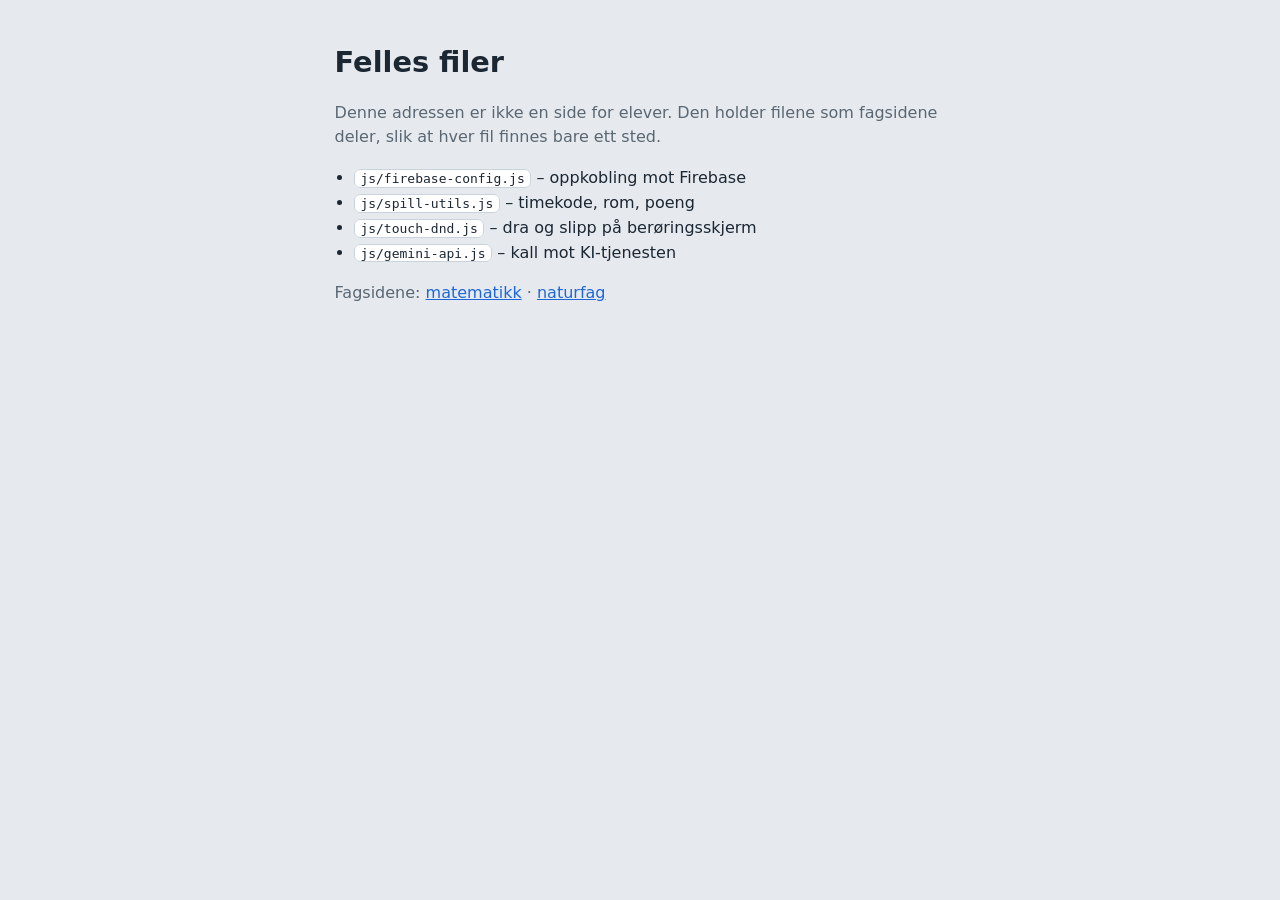
==== index.html @ cdf248bb "Add files via upload" ====
<!DOCTYPE html>
<html lang="nb">
<head>
<meta charset="utf-8">
<meta name="viewport" content="width=device-width, initial-scale=1">
<title>Felles filer</title>
<style>
  body { margin: 0; padding: 2.5rem 1.5rem; background: #e6eaee; color: #1b2733;
         font-family: "Segoe UI", system-ui, -apple-system, sans-serif; line-height: 1.55; }
  main { max-width: 60ch; margin-inline: auto; }
  h1 { margin: 0 0 .3rem; font-size: 1.8rem; }
  p { color: #5a6773; }
  ul { padding-left: 1.2rem; }
  code { background: #fff; border: 1px solid #cad3db; border-radius: 6px; padding: .05rem .35rem; }
  a { color: #1e66d8; }
  @media (prefers-color-scheme: dark) {
    body { background: #11181f; color: #e4eaf0; }
    p { color: #9aa7b3; }
    code { background: #1f2a35; border-color: #33414e; }
    a { color: #6ea4ff; }
  }
</style>
</head>
<body>
<main>
  <h1>Felles filer</h1>
  <p>Denne adressen er ikke en side for elever. Den holder filene som fagsidene deler, slik at hver fil finnes bare ett sted.</p>
  <ul>
    <li><code>js/firebase-config.js</code> – oppkobling mot Firebase</li>
    <li><code>js/spill-utils.js</code> – timekode, rom, poeng</li>
    <li><code>js/touch-dnd.js</code> – dra og slipp på berøringsskjerm</li>
    <li><code>js/gemini-api.js</code> – kall mot KI-tjenesten</li>
  </ul>
  <p>Fagsidene:
    <a href="https://likningsspill.netlify.app/">matematikk</a> ·
    <a href="https://naturfagting.netlify.app/">naturfag</a>
  </p>
</main>
</body>
</html>
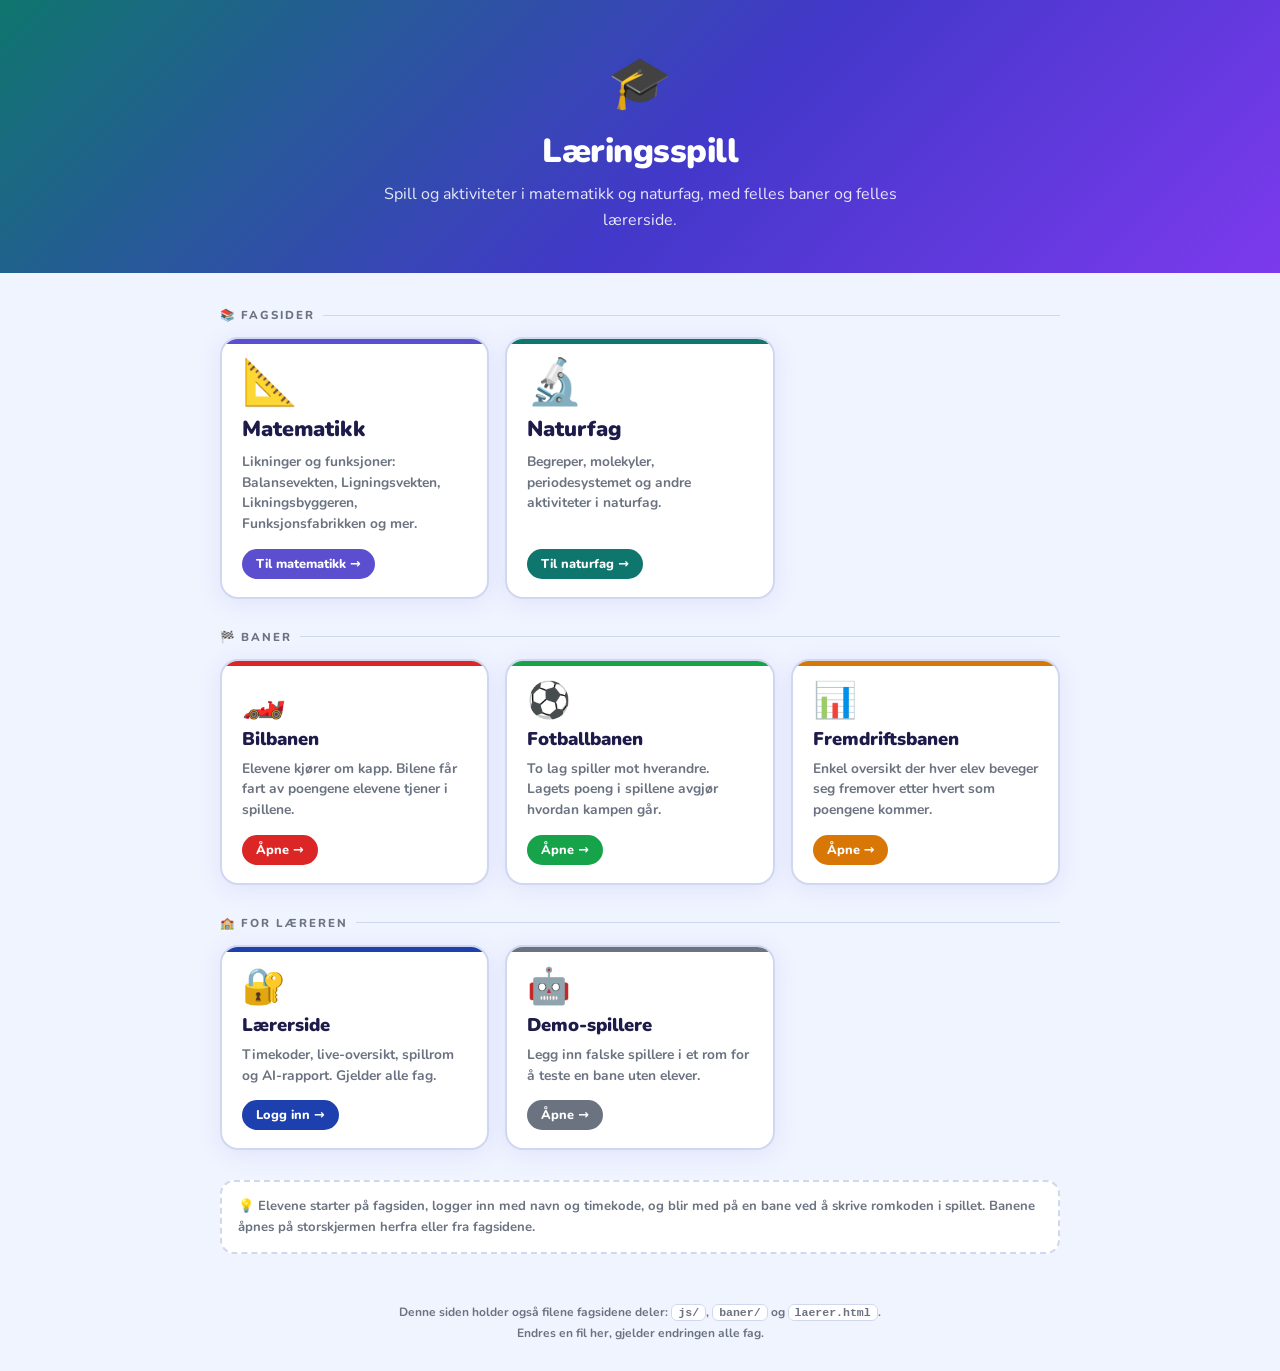
==== commit 1d02b2a0: "Add files via upload" ====
--- a/index.html
+++ b/index.html
@@ -1,40 +1,128 @@
 <!DOCTYPE html>
 <html lang="nb">
 <head>
-<meta charset="utf-8">
-<meta name="viewport" content="width=device-width, initial-scale=1">
-<title>Felles filer</title>
+<meta charset="UTF-8">
+<meta name="viewport" content="width=device-width, initial-scale=1.0">
+<title>Læringsspill – felles</title>
+<link href="https://fonts.googleapis.com/css2?family=Nunito:wght@700;800;900&display=swap" rel="stylesheet">
 <style>
-  body { margin: 0; padding: 2.5rem 1.5rem; background: #e6eaee; color: #1b2733;
-         font-family: "Segoe UI", system-ui, -apple-system, sans-serif; line-height: 1.55; }
-  main { max-width: 60ch; margin-inline: auto; }
-  h1 { margin: 0 0 .3rem; font-size: 1.8rem; }
-  p { color: #5a6773; }
-  ul { padding-left: 1.2rem; }
-  code { background: #fff; border: 1px solid #cad3db; border-radius: 6px; padding: .05rem .35rem; }
-  a { color: #1e66d8; }
-  @media (prefers-color-scheme: dark) {
-    body { background: #11181f; color: #e4eaf0; }
-    p { color: #9aa7b3; }
-    code { background: #1f2a35; border-color: #33414e; }
-    a { color: #6ea4ff; }
+  :root{
+    --bg:#f0f4ff; --accent:#5b4fcf; --text:#1e1b4b; --muted:#6b7280;
+    --border:#d0d8f0; --shadow:0 4px 24px rgba(91,79,207,0.10); --r:18px;
   }
+  *{box-sizing:border-box;margin:0;padding:0;}
+  body{font-family:'Nunito',system-ui,sans-serif;background:var(--bg);color:var(--text);min-height:100vh;display:flex;flex-direction:column;align-items:center;}
+
+  .hero{width:100%;background:linear-gradient(135deg,#0f766e,#4338ca 55%,#7c3aed);color:white;text-align:center;padding:48px 24px 40px;}
+  .hero-icon{font-size:3.2rem;margin-bottom:10px;}
+  .hero h1{font-size:2.1rem;font-weight:900;letter-spacing:-0.5px;margin-bottom:8px;}
+  .hero p{font-size:1rem;opacity:0.88;max-width:520px;margin:0 auto;line-height:1.6;}
+
+  .main{width:100%;max-width:880px;padding:34px 20px 48px;display:flex;flex-direction:column;gap:30px;}
+  .section-title{font-size:0.72rem;font-weight:800;text-transform:uppercase;letter-spacing:2px;color:var(--muted);margin-bottom:14px;display:flex;align-items:center;gap:8px;}
+  .section-title::after{content:'';flex:1;height:1px;background:var(--border);}
+  .grid{display:grid;grid-template-columns:repeat(auto-fill,minmax(240px,1fr));gap:16px;}
+
+  .card{background:white;border-radius:var(--r);border:2px solid var(--border);box-shadow:var(--shadow);padding:22px 20px 18px;display:flex;flex-direction:column;gap:8px;text-decoration:none;color:inherit;transition:transform .15s,box-shadow .15s,border-color .15s;position:relative;overflow:hidden;}
+  .card::before{content:'';position:absolute;top:0;left:0;right:0;height:5px;background:var(--c);}
+  .card:hover{transform:translateY(-3px);box-shadow:0 10px 32px rgba(91,79,207,0.18);border-color:var(--c);}
+  .card:focus-visible{outline:3px solid var(--c);outline-offset:3px;}
+  .card-icon{font-size:2.2rem;line-height:1;}
+  .card-title{font-size:1.15rem;font-weight:900;}
+  .card-desc{font-size:0.86rem;color:var(--muted);font-weight:700;line-height:1.5;flex:1;}
+  .card-btn{align-self:flex-start;margin-top:6px;padding:6px 14px;border-radius:20px;background:var(--c);color:white;font-size:0.8rem;font-weight:800;}
+  .card.big .card-icon{font-size:2.8rem;}
+  .card.big .card-title{font-size:1.35rem;}
+
+  .c-math{--c:#5b4fcf;} .c-nat{--c:#0f766e;} .c-car{--c:#dc2626;} .c-ball{--c:#16a34a;}
+  .c-bar{--c:#d97706;} .c-teach{--c:#1e40af;} .c-demo{--c:#6b7280;}
+
+  .note{font-size:0.82rem;color:var(--muted);font-weight:700;line-height:1.6;background:white;border:2px dashed var(--border);border-radius:14px;padding:14px 16px;}
+  footer{font-size:0.75rem;color:var(--muted);font-weight:700;padding:0 20px 28px;text-align:center;line-height:1.7;}
+  footer code{background:white;border:1px solid var(--border);border-radius:6px;padding:1px 6px;font-size:0.72rem;}
 </style>
 </head>
 <body>
-<main>
-  <h1>Felles filer</h1>
-  <p>Denne adressen er ikke en side for elever. Den holder filene som fagsidene deler, slik at hver fil finnes bare ett sted.</p>
-  <ul>
-    <li><code>js/firebase-config.js</code> – oppkobling mot Firebase</li>
-    <li><code>js/spill-utils.js</code> – timekode, rom, poeng</li>
-    <li><code>js/touch-dnd.js</code> – dra og slipp på berøringsskjerm</li>
-    <li><code>js/gemini-api.js</code> – kall mot KI-tjenesten</li>
-  </ul>
-  <p>Fagsidene:
-    <a href="https://likningsspill.netlify.app/">matematikk</a> ·
-    <a href="https://naturfagting.netlify.app/">naturfag</a>
-  </p>
-</main>
+
+<div class="hero">
+  <div class="hero-icon">🎓</div>
+  <h1>Læringsspill</h1>
+  <p>Spill og aktiviteter i matematikk og naturfag, med felles baner og felles lærerside.</p>
+</div>
+
+<div class="main">
+
+  <section>
+    <div class="section-title">📚 Fagsider</div>
+    <div class="grid">
+      <a class="card big c-math" href="https://likningsspill.netlify.app/">
+        <div class="card-icon">📐</div>
+        <div class="card-title">Matematikk</div>
+        <div class="card-desc">Likninger og funksjoner: Balansevekten, Ligningsvekten, Likningsbyggeren, Funksjonsfabrikken og mer.</div>
+        <div class="card-btn">Til matematikk →</div>
+      </a>
+      <a class="card big c-nat" href="https://naturfagting.netlify.app/">
+        <div class="card-icon">🔬</div>
+        <div class="card-title">Naturfag</div>
+        <div class="card-desc">Begreper, molekyler, periodesystemet og andre aktiviteter i naturfag.</div>
+        <div class="card-btn">Til naturfag →</div>
+      </a>
+    </div>
+  </section>
+
+  <section>
+    <div class="section-title">🏁 Baner</div>
+    <div class="grid">
+      <a class="card c-car" href="baner/bilbane.html">
+        <div class="card-icon">🏎️</div>
+        <div class="card-title">Bilbanen</div>
+        <div class="card-desc">Elevene kjører om kapp. Bilene får fart av poengene elevene tjener i spillene.</div>
+        <div class="card-btn">Åpne →</div>
+      </a>
+      <a class="card c-ball" href="baner/fotball.html">
+        <div class="card-icon">⚽</div>
+        <div class="card-title">Fotballbanen</div>
+        <div class="card-desc">To lag spiller mot hverandre. Lagets poeng i spillene avgjør hvordan kampen går.</div>
+        <div class="card-btn">Åpne →</div>
+      </a>
+      <a class="card c-bar" href="baner/linearbane.html">
+        <div class="card-icon">📊</div>
+        <div class="card-title">Fremdriftsbanen</div>
+        <div class="card-desc">Enkel oversikt der hver elev beveger seg fremover etter hvert som poengene kommer.</div>
+        <div class="card-btn">Åpne →</div>
+      </a>
+    </div>
+  </section>
+
+  <section>
+    <div class="section-title">🏫 For læreren</div>
+    <div class="grid">
+      <a class="card c-teach" href="laerer.html">
+        <div class="card-icon">🔐</div>
+        <div class="card-title">Lærerside</div>
+        <div class="card-desc">Timekoder, live-oversikt, spillrom og AI-rapport. Gjelder alle fag.</div>
+        <div class="card-btn">Logg inn →</div>
+      </a>
+      <a class="card c-demo" href="baner/demo-spillere.html">
+        <div class="card-icon">🤖</div>
+        <div class="card-title">Demo-spillere</div>
+        <div class="card-desc">Legg inn falske spillere i et rom for å teste en bane uten elever.</div>
+        <div class="card-btn">Åpne →</div>
+      </a>
+    </div>
+  </section>
+
+  <div class="note">
+    💡 Elevene starter på fagsiden, logger inn med navn og timekode, og blir med på en bane ved å skrive romkoden i spillet.
+    Banene åpnes på storskjermen herfra eller fra fagsidene.
+  </div>
+
+</div>
+
+<footer>
+  Denne siden holder også filene fagsidene deler: <code>js/</code>, <code>baner/</code> og <code>laerer.html</code>.<br>
+  Endres en fil her, gjelder endringen alle fag.
+</footer>
+
 </body>
 </html>
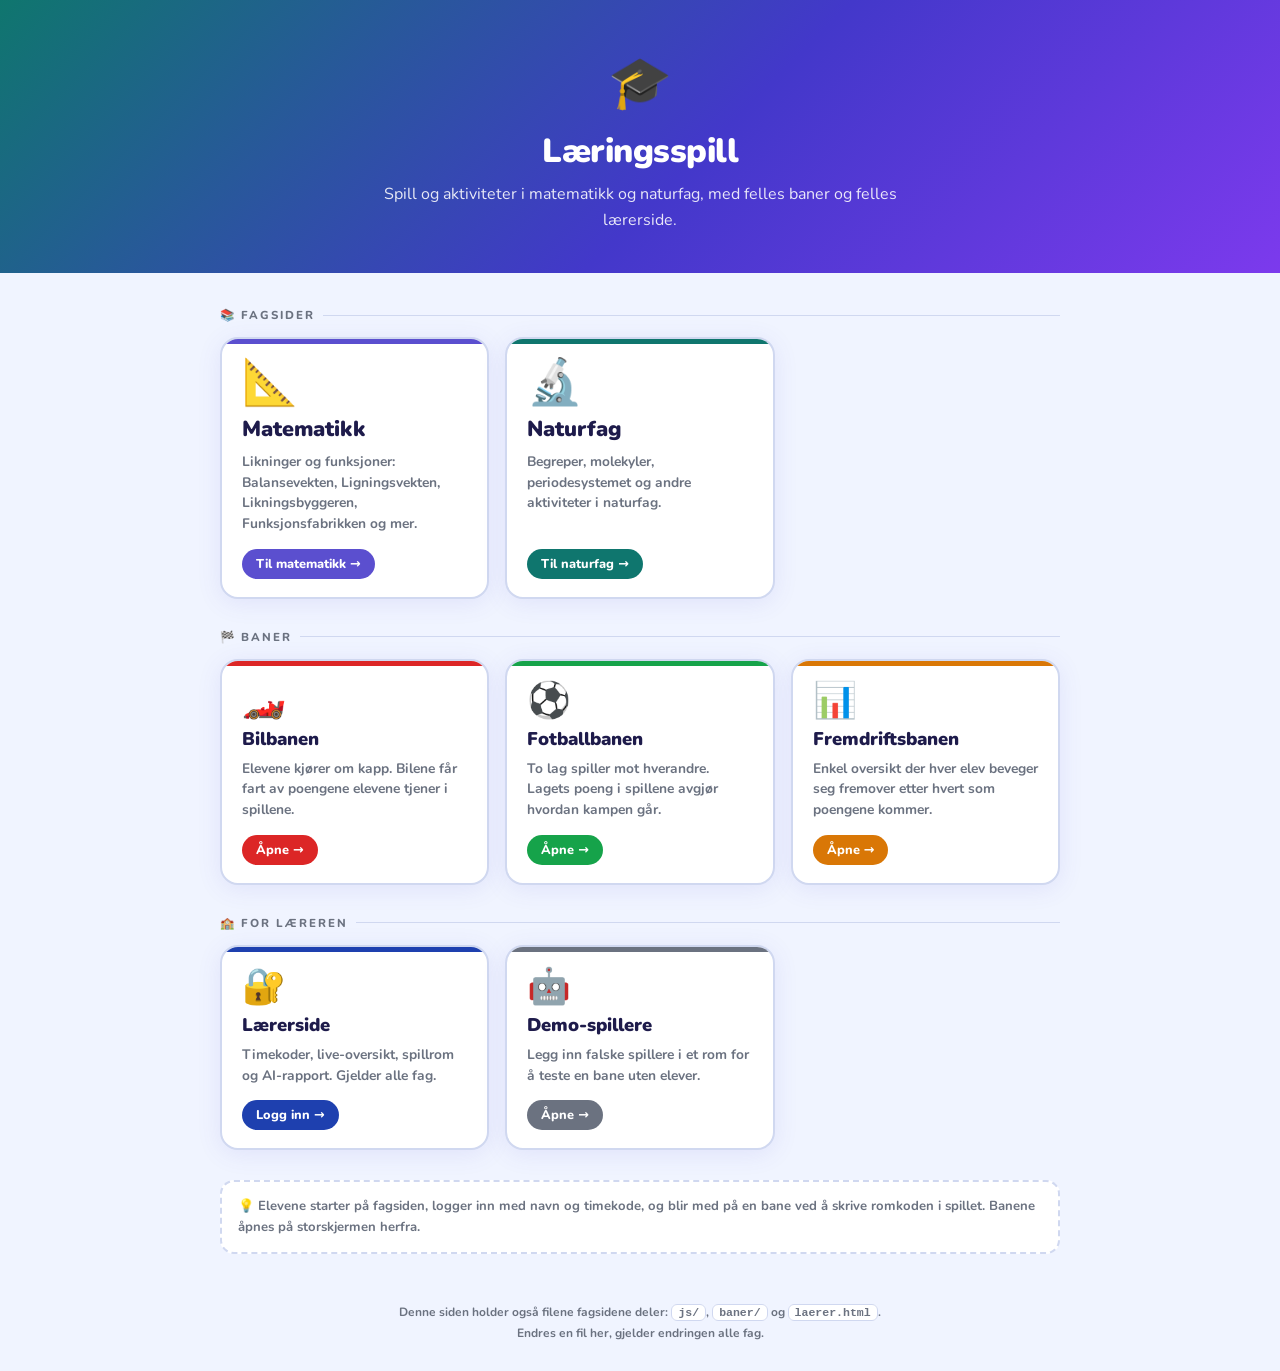
==== commit 36b0ecf5: "Lærerside v2.9: automatisk sletting av gamle rom, rapport for Figurtall med tabell - Rom uten aktivi" ====
--- a/index.html
+++ b/index.html
@@ -114,7 +114,7 @@
 
   <div class="note">
     💡 Elevene starter på fagsiden, logger inn med navn og timekode, og blir med på en bane ved å skrive romkoden i spillet.
-    Banene åpnes på storskjermen herfra eller fra fagsidene.
+    Banene åpnes på storskjermen herfra.
   </div>
 
 </div>
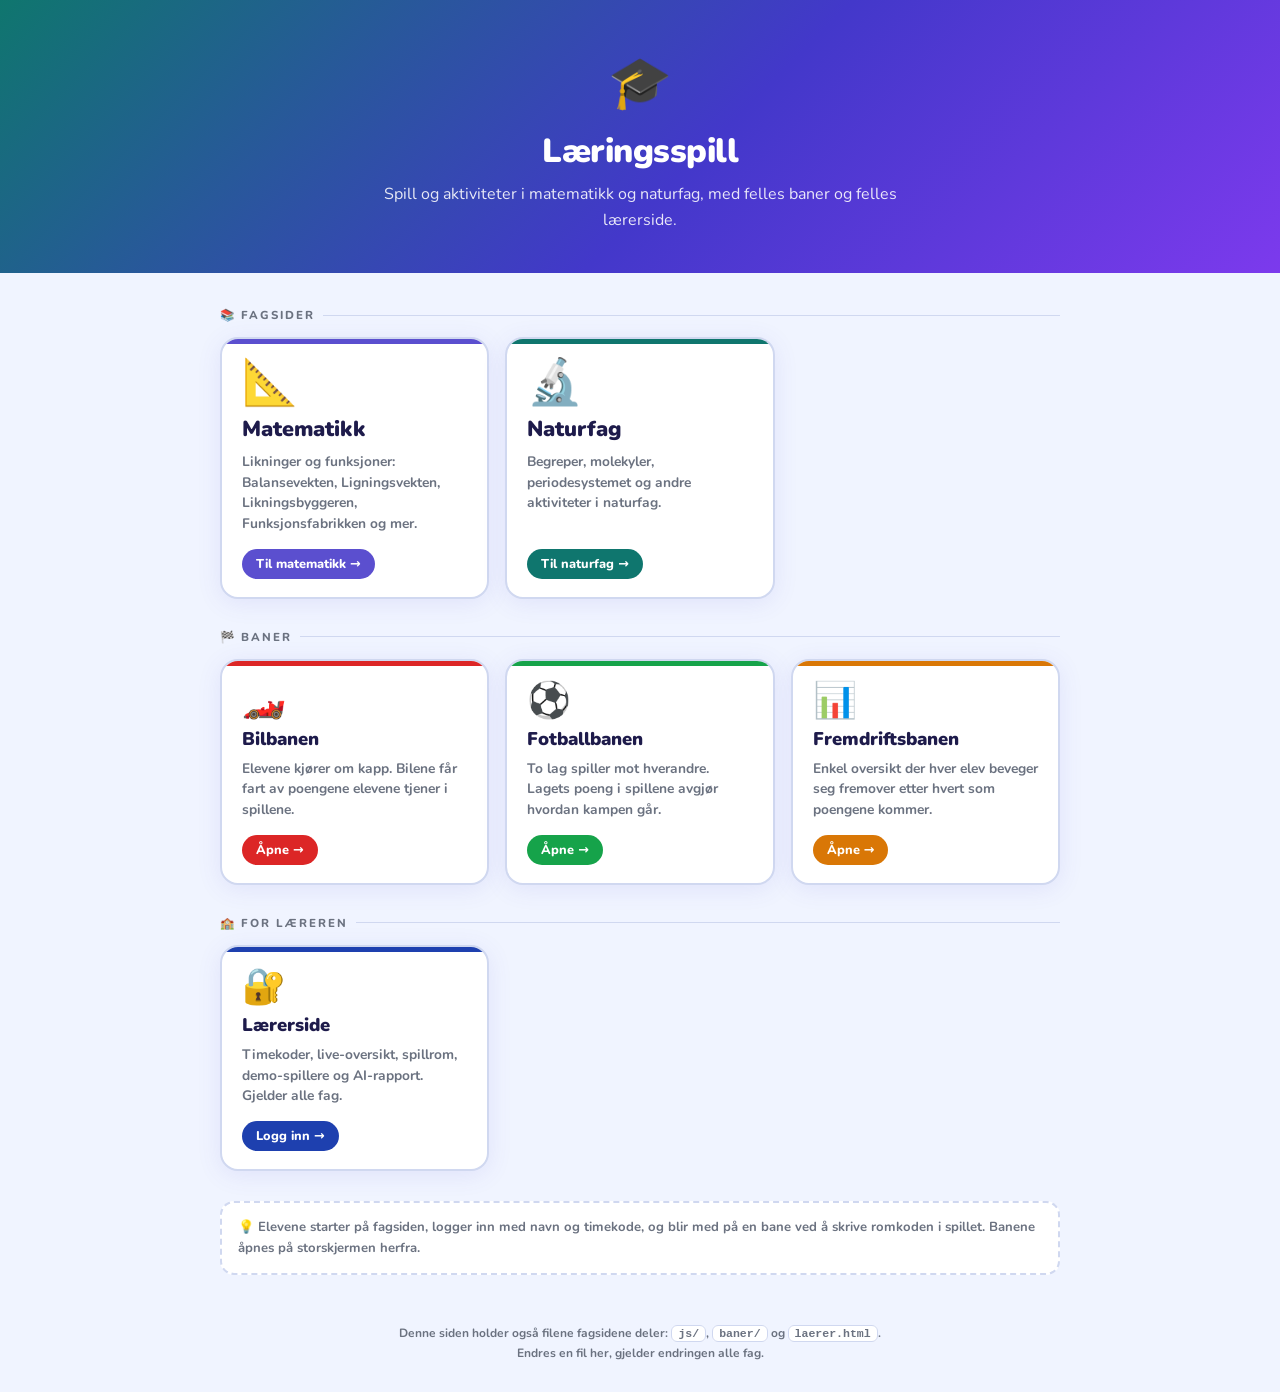
==== commit 085bc8c2: "Temamenyer: menylenker til temasiden, demo-spillere via lærersiden - spill-utils v2.3: «← Meny» og «" ====
--- a/index.html
+++ b/index.html
@@ -100,14 +100,8 @@
       <a class="card c-teach" href="laerer.html">
         <div class="card-icon">🔐</div>
         <div class="card-title">Lærerside</div>
-        <div class="card-desc">Timekoder, live-oversikt, spillrom og AI-rapport. Gjelder alle fag.</div>
+        <div class="card-desc">Timekoder, live-oversikt, spillrom, demo-spillere og AI-rapport. Gjelder alle fag.</div>
         <div class="card-btn">Logg inn →</div>
-      </a>
-      <a class="card c-demo" href="baner/demo-spillere.html">
-        <div class="card-icon">🤖</div>
-        <div class="card-title">Demo-spillere</div>
-        <div class="card-desc">Legg inn falske spillere i et rom for å teste en bane uten elever.</div>
-        <div class="card-btn">Åpne →</div>
       </a>
     </div>
   </section>
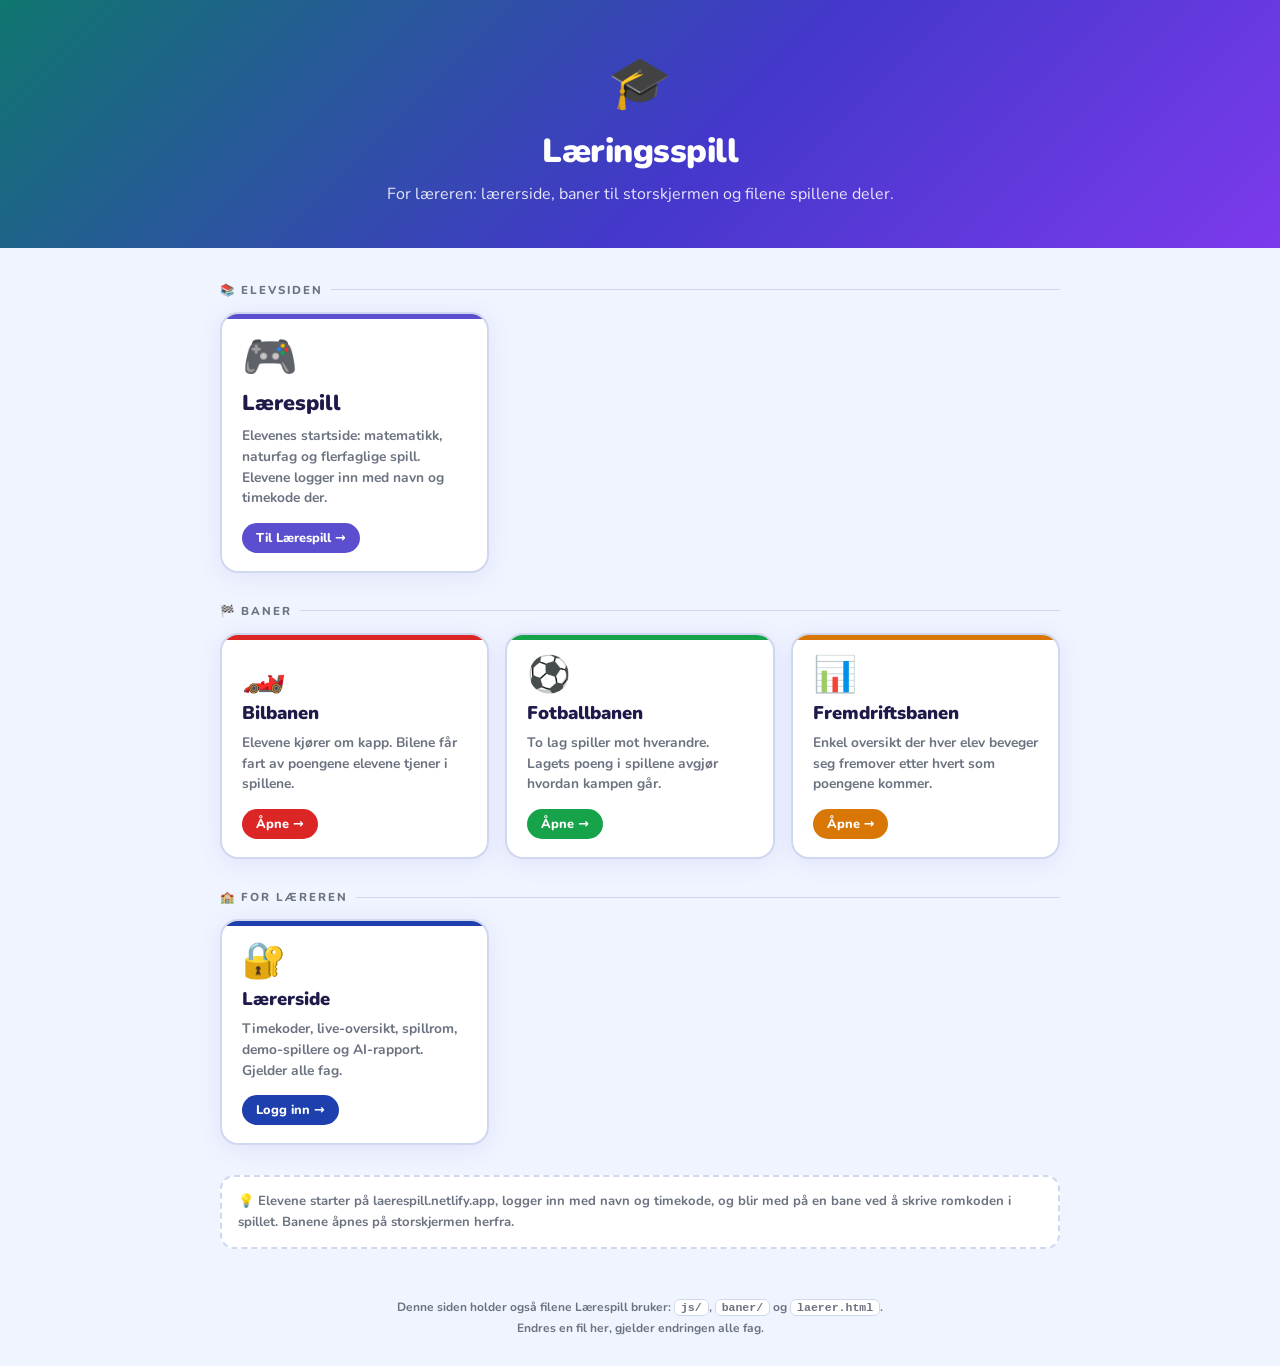
==== commit b6bf43de: "Forside: lenke til Lærespill i stedet for de gamle fagsidene Co-Authored-By: Claude Opus 5.5 <norepl" ====
--- a/index.html
+++ b/index.html
@@ -47,25 +47,19 @@
 <div class="hero">
   <div class="hero-icon">🎓</div>
   <h1>Læringsspill</h1>
-  <p>Spill og aktiviteter i matematikk og naturfag, med felles baner og felles lærerside.</p>
+  <p>For læreren: lærerside, baner til storskjermen og filene spillene deler.</p>
 </div>
 
 <div class="main">
 
   <section>
-    <div class="section-title">📚 Fagsider</div>
+    <div class="section-title">📚 Elevsiden</div>
     <div class="grid">
-      <a class="card big c-math" href="https://likningsspill.netlify.app/">
-        <div class="card-icon">📐</div>
-        <div class="card-title">Matematikk</div>
-        <div class="card-desc">Likninger og funksjoner: Balansevekten, Ligningsvekten, Likningsbyggeren, Funksjonsfabrikken og mer.</div>
-        <div class="card-btn">Til matematikk →</div>
-      </a>
-      <a class="card big c-nat" href="https://naturfagting.netlify.app/">
-        <div class="card-icon">🔬</div>
-        <div class="card-title">Naturfag</div>
-        <div class="card-desc">Begreper, molekyler, periodesystemet og andre aktiviteter i naturfag.</div>
-        <div class="card-btn">Til naturfag →</div>
+      <a class="card big c-math" href="https://laerespill.netlify.app/">
+        <div class="card-icon">🎮</div>
+        <div class="card-title">Lærespill</div>
+        <div class="card-desc">Elevenes startside: matematikk, naturfag og flerfaglige spill. Elevene logger inn med navn og timekode der.</div>
+        <div class="card-btn">Til Lærespill →</div>
       </a>
     </div>
   </section>
@@ -107,14 +101,14 @@
   </section>
 
   <div class="note">
-    💡 Elevene starter på fagsiden, logger inn med navn og timekode, og blir med på en bane ved å skrive romkoden i spillet.
+    💡 Elevene starter på laerespill.netlify.app, logger inn med navn og timekode, og blir med på en bane ved å skrive romkoden i spillet.
     Banene åpnes på storskjermen herfra.
   </div>
 
 </div>
 
 <footer>
-  Denne siden holder også filene fagsidene deler: <code>js/</code>, <code>baner/</code> og <code>laerer.html</code>.<br>
+  Denne siden holder også filene Lærespill bruker: <code>js/</code>, <code>baner/</code> og <code>laerer.html</code>.<br>
   Endres en fil her, gjelder endringen alle fag.
 </footer>
 
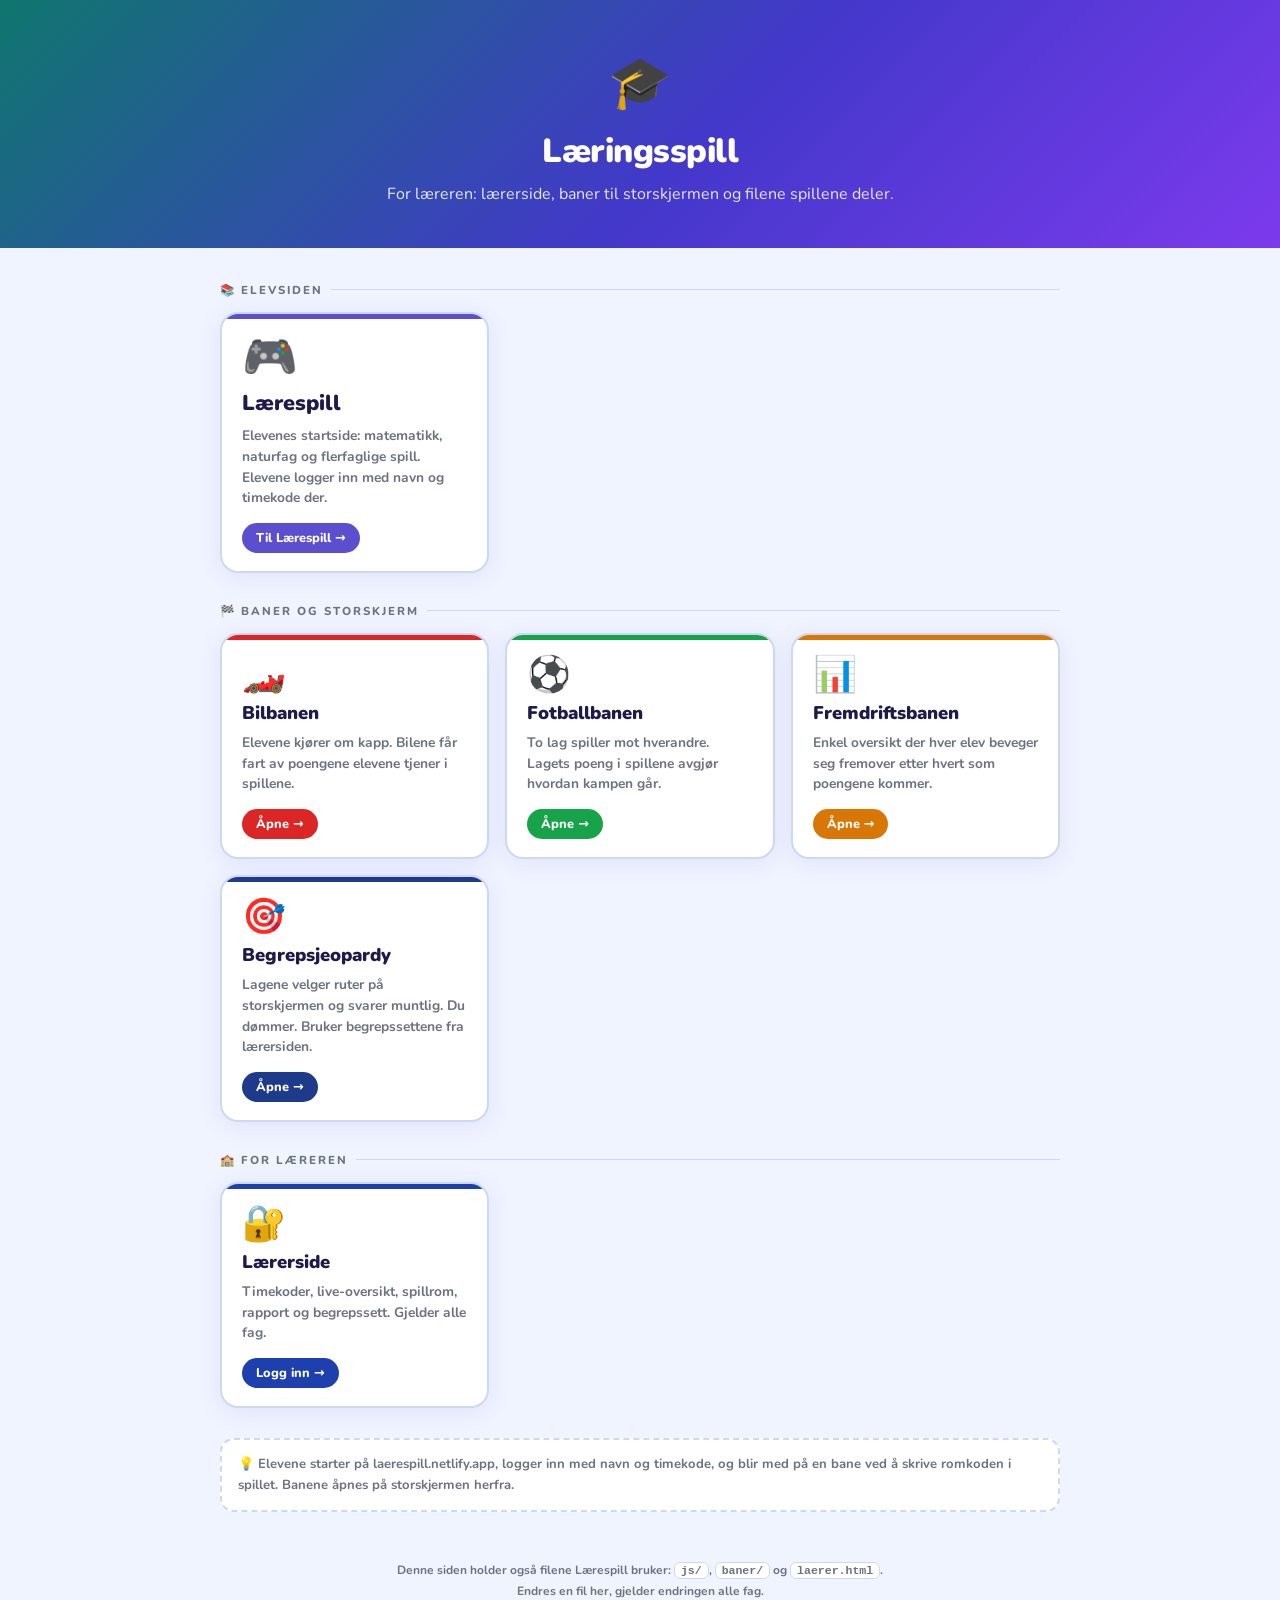
==== commit c4466ca9: "Begrepssett på lærersiden og Begrepsjeopardy på storskjerm - Lærerside v2.12: ny fane Begrepssett (l" ====
--- a/index.html
+++ b/index.html
@@ -65,7 +65,7 @@
   </section>
 
   <section>
-    <div class="section-title">🏁 Baner</div>
+    <div class="section-title">🏁 Baner og storskjerm</div>
     <div class="grid">
       <a class="card c-car" href="baner/bilbane.html">
         <div class="card-icon">🏎️</div>
@@ -85,6 +85,12 @@
         <div class="card-desc">Enkel oversikt der hver elev beveger seg fremover etter hvert som poengene kommer.</div>
         <div class="card-btn">Åpne →</div>
       </a>
+      <a class="card c-bar" href="storskjerm/jeopardy.html" style="--c:#1e3a8a">
+        <div class="card-icon">🎯</div>
+        <div class="card-title">Begrepsjeopardy</div>
+        <div class="card-desc">Lagene velger ruter på storskjermen og svarer muntlig. Du dømmer. Bruker begrepssettene fra lærersiden.</div>
+        <div class="card-btn">Åpne →</div>
+      </a>
     </div>
   </section>
 
@@ -94,7 +100,7 @@
       <a class="card c-teach" href="laerer.html">
         <div class="card-icon">🔐</div>
         <div class="card-title">Lærerside</div>
-        <div class="card-desc">Timekoder, live-oversikt, spillrom, demo-spillere og AI-rapport. Gjelder alle fag.</div>
+        <div class="card-desc">Timekoder, live-oversikt, spillrom, rapport og begrepssett. Gjelder alle fag.</div>
         <div class="card-btn">Logg inn →</div>
       </a>
     </div>
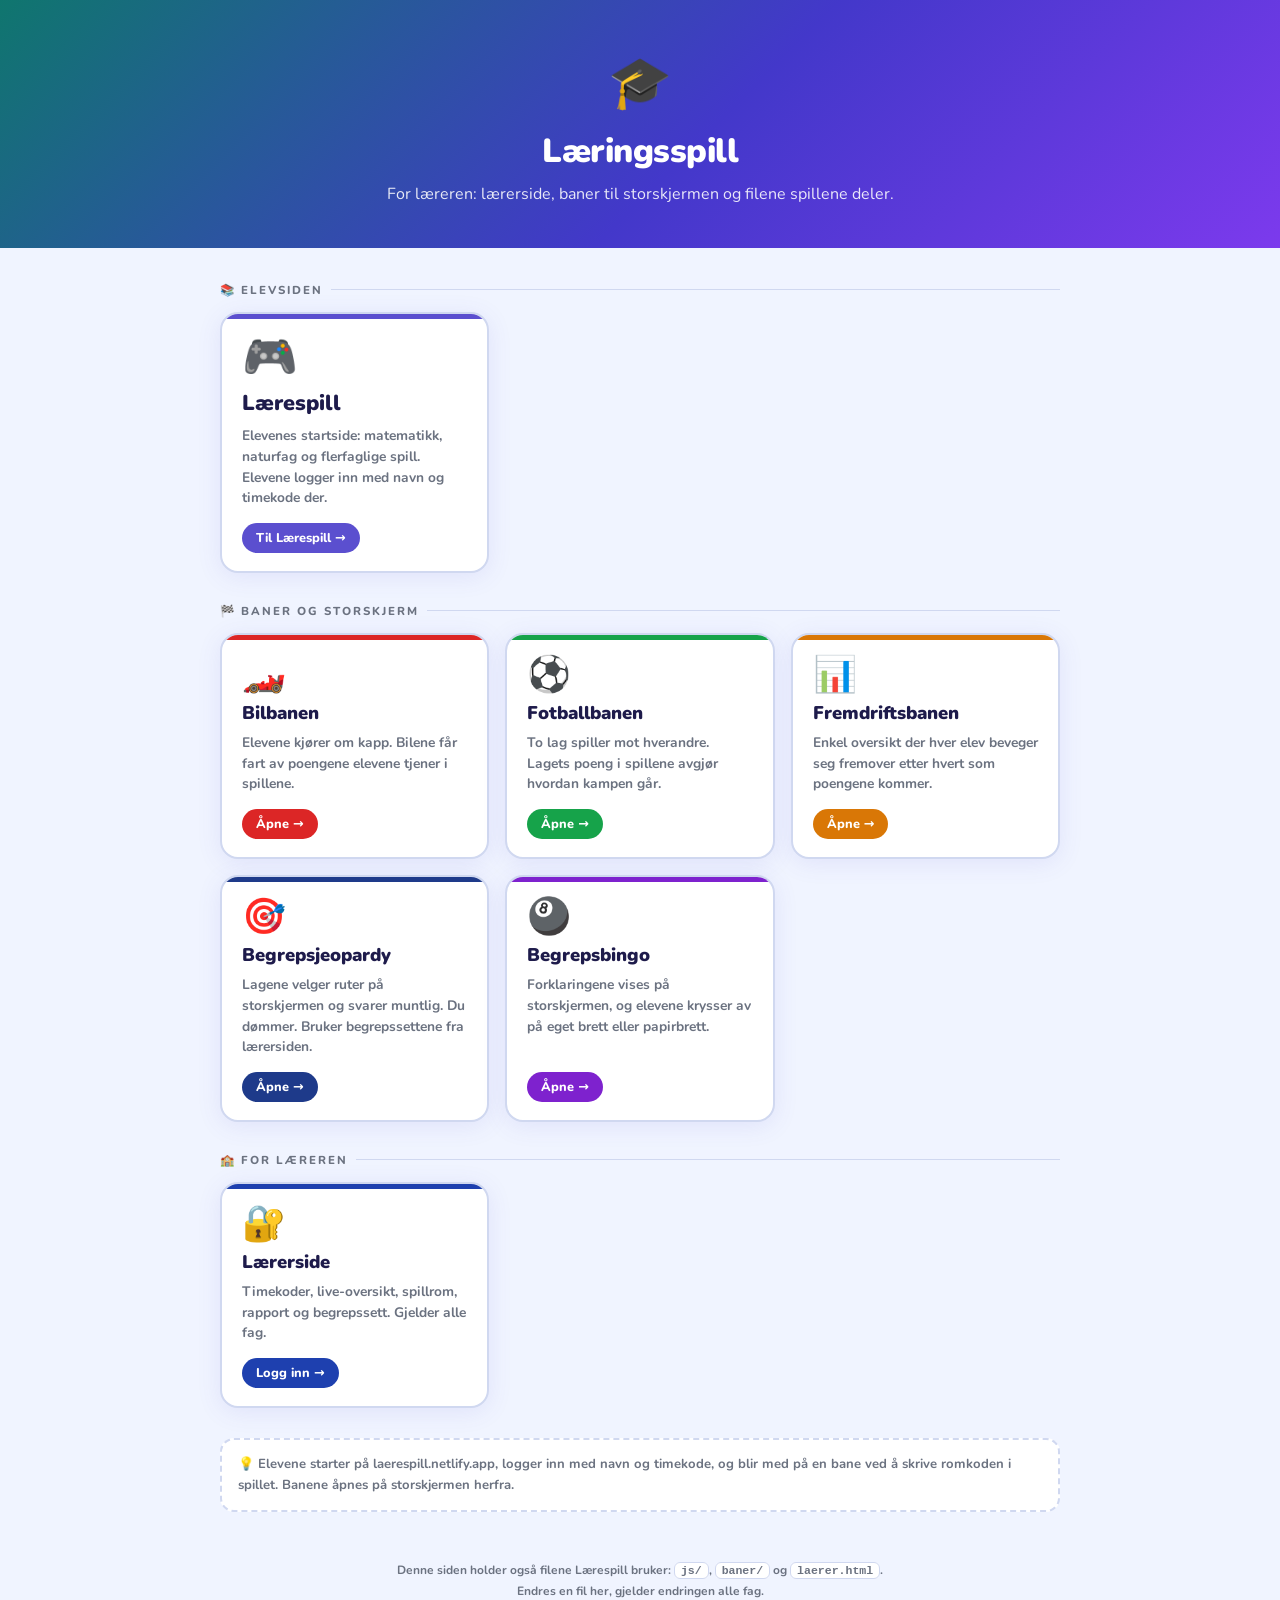
==== commit 9ff0197d: "Begrepsbingo på storskjerm - storskjerm/bingo.html: velg sett og brettstørrelse (3–5), vis forklarin" ====
--- a/index.html
+++ b/index.html
@@ -91,6 +91,12 @@
         <div class="card-desc">Lagene velger ruter på storskjermen og svarer muntlig. Du dømmer. Bruker begrepssettene fra lærersiden.</div>
         <div class="card-btn">Åpne →</div>
       </a>
+      <a class="card c-bar" href="storskjerm/bingo.html" style="--c:#7e22ce">
+        <div class="card-icon">🎱</div>
+        <div class="card-title">Begrepsbingo</div>
+        <div class="card-desc">Forklaringene vises på storskjermen, og elevene krysser av på eget brett eller papirbrett.</div>
+        <div class="card-btn">Åpne →</div>
+      </a>
     </div>
   </section>
 
